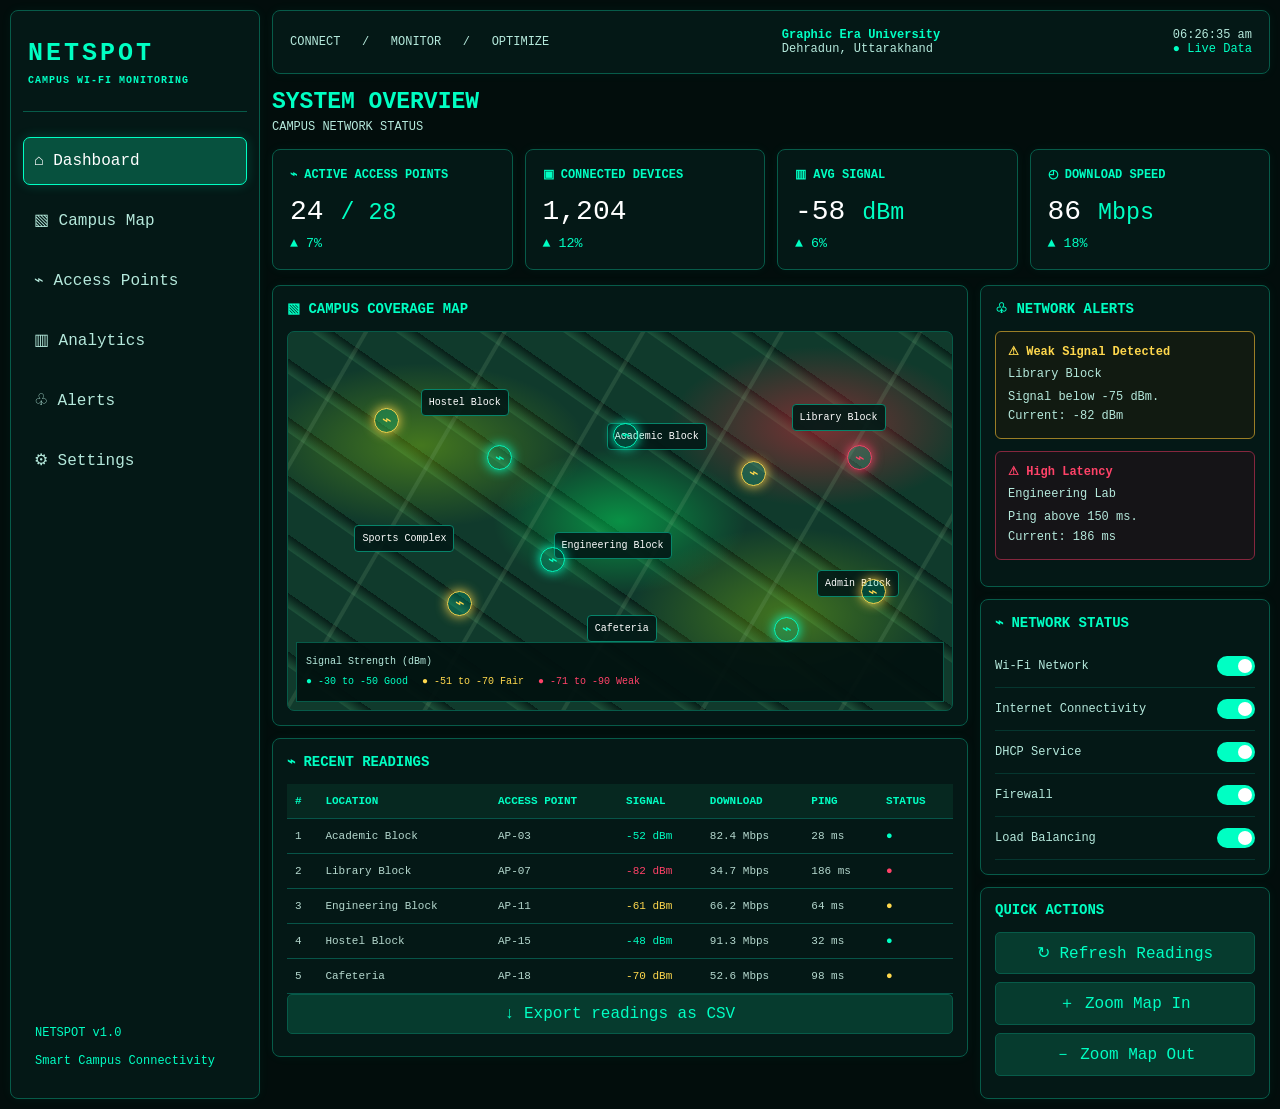
==== Index.html @ 1eab128b "Add initial NetSpot Dashboard HTML structure" ====
<!DOCTYPE html>
<html lang="en">
<head>
<meta charset="UTF-8">
<meta name="viewport" content="width=device-width, initial-scale=1.0">
<title>NetSpot Dashboard</title>

<style>
* {
    margin: 0;
    padding: 0;
    box-sizing: border-box;
}

:root {
    --bg: #020d0c;
    --panel: #041816;
    --border: #075b49;
    --green: #00ffc3;
    --text: #b5e9dc;
    --red: #ff4268;
    --yellow: #ffd84d;
}

body {
    background: var(--bg);
    color: var(--text);
    font-family: "Courier New", monospace;
    padding: 10px;
}

button {
    cursor: pointer;
    font: inherit;
}

.app {
    display: grid;
    grid-template-columns: 250px 1fr;
    gap: 12px;
}

.sidebar, .panel, .metric, .topbar {
    background: var(--panel);
    border: 1px solid var(--border);
    border-radius: 8px;
    box-shadow: 0 0 12px #00ffc30c;
}

.sidebar {
    min-height: 96vh;
    padding: 18px 12px;
    display: flex;
    flex-direction: column;
}

.brand {
    color: var(--green);
    font-size: 25px;
    font-weight: bold;
    letter-spacing: 3px;
    padding: 10px 5px 25px;
    border-bottom: 1px solid var(--border);
}

.brand small {
    display: block;
    font-size: 10px;
    letter-spacing: 1px;
    margin-top: 7px;
}

.nav {
    margin-top: 25px;
    display: grid;
    gap: 10px;
}

.nav button {
    color: var(--text);
    background: transparent;
    border: 1px solid transparent;
    padding: 14px 10px;
    text-align: left;
    border-radius: 7px;
}

.nav button:hover,
.nav button.active {
    background: #07513e;
    border-color: var(--green);
    color: white;
    box-shadow: 0 0 12px #00ffc330;
}

.sidebar-footer {
    margin-top: auto;
    padding: 12px;
    color: var(--green);
    font-size: 12px;
}

main {
    min-width: 0;
}

.topbar {
    padding: 17px;
    display: flex;
    justify-content: space-between;
    align-items: center;
    gap: 15px;
    margin-bottom: 15px;
    font-size: 12px;
}

.topbar strong {
    color: var(--green);
}

h2 {
    color: var(--green);
    font-size: 23px;
    margin-bottom: 5px;
}

.subtitle {
    font-size: 12px;
    margin-bottom: 15px;
}

.metrics {
    display: grid;
    grid-template-columns: repeat(4, 1fr);
    gap: 12px;
    margin: 15px 0;
}

.metric {
    padding: 17px;
    min-width: 0;
}

.metric h4 {
    font-size: 12px;
    color: var(--green);
    margin-bottom: 14px;
}

.metric .value {
    font-size: 28px;
    color: white;
    margin-bottom: 7px;
}

.metric small {
    color: var(--green);
}

.content {
    display: grid;
    grid-template-columns: minmax(0, 1fr) 290px;
    gap: 12px;
}

.left, .right {
    display: grid;
    align-content: start;
    gap: 12px;
}

.panel {
    padding: 14px;
    min-width: 0;
}

.panel h3 {
    color: var(--green);
    font-size: 14px;
    margin-bottom: 14px;
}

.map {
    position: relative;
    height: 380px;
    overflow: hidden;
    border: 1px solid var(--border);
    border-radius: 7px;
    background:
        radial-gradient(ellipse at 20% 30%,
            #b9ff004f, transparent 22%),
        radial-gradient(ellipse at 50% 50%,
            #00ff6570, transparent 27%),
        radial-gradient(ellipse at 80% 25%,
            #ff263d70, transparent 20%),
        radial-gradient(ellipse at 75% 75%,
            #baff004c, transparent 22%),
        repeating-linear-gradient(
            35deg,
            #103a2c 0px,
            #103a2c 35px,
            #1d5039 36px,
            #071e18 48px
        );
}

.map::before {
    content: "";
    position: absolute;
    inset: 0;
    background: repeating-linear-gradient(
        120deg,
        transparent 0 65px,
        #8bba8a28 66px 69px,
        transparent 70px 120px
    );
}

.building {
    position: absolute;
    z-index: 2;
    background: #031a16e8;
    border: 1px solid #07846a;
    border-radius: 4px;
    padding: 7px;
    font-size: 10px;
    color: white;
}

.hostel { top: 15%; left: 20%; }
.academic { top: 24%; left: 48%; }
.library { top: 19%; right: 10%; }
.engineering { top: 53%; left: 40%; }
.sports { top: 51%; left: 10%; }
.cafe { bottom: 18%; left: 45%; }
.admin { bottom: 30%; right: 8%; }

.pin {
    position: absolute;
    z-index: 3;
    border-radius: 50%;
    border: 1px solid var(--green);
    background: #00ffc330;
    color: var(--green);
    width: 25px;
    height: 25px;
    box-shadow: 0 0 12px var(--green);
}

.pin.warning {
    color: var(--yellow);
    border-color: var(--yellow);
    box-shadow: 0 0 12px #ffd84d;
}

.pin.danger {
    color: var(--red);
    border-color: var(--red);
    box-shadow: 0 0 12px var(--red);
}

.p1 { top: 20%; left: 13%; }
.p2 { top: 30%; left: 30%; }
.p3 { top: 24%; left: 49%; }
.p4 { top: 34%; right: 28%; }
.p5 { top: 30%; right: 12%; }
.p6 { top: 57%; left: 38%; }
.p7 { bottom: 25%; left: 24%; }
.p8 { bottom: 18%; right: 23%; }
.p9 { bottom: 28%; right: 10%; }

.legend {
    position: absolute;
    z-index: 4;
    bottom: 8px;
    left: 8px;
    right: 8px;
    background: #02120fee;
    border: 1px solid var(--border);
    padding: 9px;
    font-size: 10px;
    line-height: 2;
}

.legend span {
    margin-right: 8px;
}

.alert {
    padding: 12px;
    border: 1px solid #9b7e26;
    border-radius: 6px;
    margin-bottom: 12px;
    font-size: 12px;
    background: #27200a66;
}

.alert strong {
    display: block;
    color: var(--yellow);
    margin-bottom: 8px;
}

.alert.danger {
    border-color: #85273e;
    background: #30101a66;
}

.alert.danger strong {
    color: var(--red);
}

.alert p {
    margin-top: 7px;
    line-height: 1.6;
}

.status-row {
    display: flex;
    justify-content: space-between;
    align-items: center;
    padding: 11px 0;
    border-bottom: 1px solid #07544880;
    font-size: 12px;
}

.toggle {
    border: none;
    border-radius: 20px;
    width: 38px;
    height: 20px;
    background: var(--green);
    position: relative;
}

.toggle::after {
    content: "";
    position: absolute;
    width: 14px;
    height: 14px;
    right: 3px;
    top: 3px;
    background: white;
    border-radius: 50%;
}

.toggle.off {
    background: #465550;
}

.toggle.off::after {
    right: auto;
    left: 3px;
}

.table-wrap {
    overflow-x: auto;
}

table {
    width: 100%;
    min-width: 620px;
    border-collapse: collapse;
    font-size: 11px;
}

th, td {
    padding: 11px 8px;
    text-align: left;
    border-bottom: 1px solid #075448;
}

th {
    background: #062820;
    color: var(--green);
}

td {
    color: #b5d8ce;
}

tr:hover td {
    background: #00ffc30d;
}

.good { color: var(--green); }
.bad { color: var(--red); }
.medium { color: var(--yellow); }

.action {
    background: #063b2e;
    border: 1px solid var(--border);
    color: var(--green);
    padding: 10px;
    border-radius: 5px;
    width: 100%;
    margin-bottom: 8px;
}

.action:hover {
    background: #087052;
}

#toast {
    position: fixed;
    right: 20px;
    bottom: 20px;
    padding: 12px 18px;
    background: #05251e;
    border: 1px solid var(--green);
    border-radius: 7px;
    display: none;
    z-index: 10;
    font-size: 12px;
}

@media(max-width:1100px) {
    .app {
        grid-template-columns: 200px minmax(0, 1fr);
    }

    .metrics {
        grid-template-columns: repeat(2, 1fr);
    }

    .content {
        grid-template-columns: 1fr;
    }

    .right {
        grid-template-columns: repeat(2, minmax(0, 1fr));
    }
}

@media(max-width:650px) {
    .app {
        grid-template-columns: 1fr;
    }

    .sidebar {
        min-height: auto;
    }

    .nav {
        grid-template-columns: repeat(2, 1fr);
        margin-top: 12px;
    }

    .sidebar-footer {
        display: none;
    }

    .topbar {
        flex-wrap: wrap;
    }

    .metrics {
        grid-template-columns: repeat(2, minmax(0, 1fr));
    }

    .right {
        grid-template-columns: 1fr;
    }

    .map {
        height: 320px;
    }
}
</style>
</head>

<body>
<div class="app">

<aside class="sidebar">
    <div class="brand">
        NETSPOT
        <small>CAMPUS WI-FI MONITORING</small>
    </div>

    <nav class="nav">
        <button class="active" data-page="Dashboard">⌂ Dashboard</button>
        <button data-page="Campus Map">▧ Campus Map</button>
        <button data-page="Access Points">⌁ Access Points</button>
        <button data-page="Analytics">▥ Analytics</button>
        <button data-page="Alerts">♧ Alerts</button>
        <button data-page="Settings">⚙ Settings</button>
    </nav>

    <div class="sidebar-footer">
        NETSPOT v1.0<br><br>
        Smart Campus Connectivity
    </div>
</aside>

<main>
    <header class="topbar">
        <div>CONNECT &nbsp; / &nbsp; MONITOR &nbsp; / &nbsp; OPTIMIZE</div>
        <div>
            <strong>Graphic Era University</strong><br>
            Dehradun, Uttarakhand
        </div>
        <div>
            <span id="clock"></span><br>
            <span class="good">● Live Data</span>
        </div>
    </header>

    <h2 id="pageTitle">SYSTEM OVERVIEW</h2>
    <p class="subtitle">CAMPUS NETWORK STATUS</p>

    <section class="metrics">
        <article class="metric">
            <h4>⌁ ACTIVE ACCESS POINTS</h4>
            <div class="value">24 <small>/ 28</small></div>
            <small>▲ 7%</small>
        </article>

        <article class="metric">
            <h4>▣ CONNECTED DEVICES</h4>
            <div class="value">1,204</div>
            <small>▲ 12%</small>
        </article>

        <article class="metric">
            <h4>▥ AVG SIGNAL</h4>
            <div class="value">-58 <small>dBm</small></div>
            <small>▲ 6%</small>
        </article>

        <article class="metric">
            <h4>◴ DOWNLOAD SPEED</h4>
            <div class="value">86 <small>Mbps</small></div>
            <small>▲ 18%</small>
        </article>
    </section>

    <section class="content">
        <div class="left">

            <section class="panel">
                <h3>▧ CAMPUS COVERAGE MAP</h3>

                <div class="map" id="campusMap">
                    <div class="building hostel">Hostel Block</div>
                    <div class="building academic">Academic Block</div>
                    <div class="building library">Library Block</div>
                    <div class="building engineering">Engineering Block</div>
                    <div class="building sports">Sports Complex</div>
                    <div class="building cafe">Cafeteria</div>
                    <div class="building admin">Admin Block</div>

                    <button class="pin warning p1" data-place="Hostel Block">⌁</button>
                    <button class="pin p2" data-place="Hostel Block">⌁</button>
                    <button class="pin p3" data-place="Academic Block">⌁</button>
                    <button class="pin warning p4" data-place="Engineering Block">⌁</button>
                    <button class="pin danger p5" data-place="Library Block">⌁</button>
                    <button class="pin p6" data-place="Engineering Block">⌁</button>
                    <button class="pin warning p7" data-place="Sports Complex">⌁</button>
                    <button class="pin p8" data-place="Cafeteria">⌁</button>
                    <button class="pin warning p9" data-place="Admin Block">⌁</button>

                    <div class="legend">
                        Signal Strength (dBm)<br>
                        <span class="good">● -30 to -50 Good</span>
                        <span class="medium">● -51 to -70 Fair</span>
                        <span class="bad">● -71 to -90 Weak</span>
                    </div>
                </div>
            </section>

            <section class="panel">
                <h3>⌁ RECENT READINGS</h3>

                <div class="table-wrap">
                <table>
                    <thead>
                        <tr>
                            <th>#</th>
                            <th>LOCATION</th>
                            <th>ACCESS POINT</th>
                            <th>SIGNAL</th>
                            <th>DOWNLOAD</th>
                            <th>PING</th>
                            <th>STATUS</th>
                        </tr>
                    </thead>

                    <tbody id="readings">
                        <tr>
                            <td>1</td>
                            <td>Academic Block</td>
                            <td>AP-03</td>
                            <td class="good">-52 dBm</td>
                            <td>82.4 Mbps</td>
                            <td>28 ms</td>
                            <td class="good">●</td>
                        </tr>
                        <tr>
                            <td>2</td>
                            <td>Library Block</td>
                            <td>AP-07</td>
                            <td class="bad">-82 dBm</td>
                            <td>34.7 Mbps</td>
                            <td>186 ms</td>
                            <td class="bad">●</td>
                        </tr>
                        <tr>
                            <td>3</td>
                            <td>Engineering Block</td>
                            <td>AP-11</td>
                            <td class="medium">-61 dBm</td>
                            <td>66.2 Mbps</td>
                            <td>64 ms</td>
                            <td class="medium">●</td>
                        </tr>
                        <tr>
                            <td>4</td>
                            <td>Hostel Block</td>
                            <td>AP-15</td>
                            <td class="good">-48 dBm</td>
                            <td>91.3 Mbps</td>
                            <td>32 ms</td>
                            <td class="good">●</td>
                        </tr>
                        <tr>
                            <td>5</td>
                            <td>Cafeteria</td>
                            <td>AP-18</td>
                            <td class="medium">-70 dBm</td>
                            <td>52.6 Mbps</td>
                            <td>98 ms</td>
                            <td class="medium">●</td>
                        </tr>
                    </tbody>
                </table>
                </div>

                <button class="action" id="export">↓ Export readings as CSV</button>
            </section>
        </div>

        <aside class="right">
            <section class="panel">
                <h3>♧ NETWORK ALERTS</h3>

                <div class="alert">
                    <strong>⚠ Weak Signal Detected</strong>
                    Library Block<br>
                    <p>Signal below -75 dBm.<br>
                    Current: -82 dBm</p>
                </div>

                <div class="alert danger">
                    <strong>⚠ High Latency</strong>
                    Engineering Lab<br>
                    <p>Ping above 150 ms.<br>
                    Current: 186 ms</p>
                </div>
            </section>

            <section class="panel">
                <h3>⌁ NETWORK STATUS</h3>

                <div class="status-row">
                    Wi-Fi Network
                    <button class="toggle" aria-label="Toggle Wi-Fi"></button>
                </div>

                <div class="status-row">
                    Internet Connectivity
                    <button class="toggle" aria-label="Toggle Internet"></button>
                </div>

                <div class="status-row">
                    DHCP Service
                    <button class="toggle" aria-label="Toggle DHCP"></button>
                </div>

                <div class="status-row">
                    Firewall
                    <button class="toggle" aria-label="Toggle Firewall"></button>
                </div>

                <div class="status-row">
                    Load Balancing
                    <button class="toggle" aria-label="Toggle Load Balancing"></button>
                </div>
            </section>

            <section class="panel">
                <h3>QUICK ACTIONS</h3>
                <button class="action" id="refresh">↻ Refresh Readings</button>
                <button class="action" id="zoomIn">＋ Zoom Map In</button>
                <button class="action" id="zoomOut">－ Zoom Map Out</button>
            </section>
        </aside>
    </section>
</main>
</div>

<div id="toast"></div>

<script>
const toast = document.getElementById("toast");

function notify(message) {
    toast.textContent = message;
    toast.style.display = "block";

    clearTimeout(window.toastTimer);

    window.toastTimer = setTimeout(() => {
        toast.style.display = "none";
    }, 2200);
}

// Sidebar navigation
document.querySelectorAll(".nav button").forEach(button => {
    button.addEventListener("click", () => {
        document.querySelectorAll(".nav button").forEach(item => {
            item.classList.remove("active");
        });

        button.classList.add("active");

        const page = button.dataset.page;

        document.getElementById("pageTitle").textContent =
            page === "Dashboard" ? "SYSTEM OVERVIEW" : page.toUpperCase();

        notify(page + " selected");
    });
});

// Network service toggles
document.querySelectorAll(".toggle").forEach(toggle => {
    toggle.addEventListener("click", () => {
        toggle.classList.toggle("off");

        const status = toggle.classList.contains("off")
            ? "OFF"
            : "ON";

        notify("Service status changed to " + status);
    });
});

// Map access point details
document.querySelectorAll(".pin").forEach(pin => {
    pin.addEventListener("click", () => {
        notify("Access point location: " + pin.dataset.place);
    });
});

// Refresh demo readings
document.getElementById("refresh").addEventListener("click", () => {
    const time = new Date().toLocaleTimeString();

    document.querySelectorAll("#readings tr").forEach(row => {
        row.cells[6].title = "Last refreshed: " + time;
    });

    notify("Demo readings refreshed at " + time);
});

// Map zoom
let zoom = 1;

document.getElementById("zoomIn").addEventListener("click", () => {
    zoom = Math.min(zoom + 0.1, 1.5);

    document.getElementById("campusMap").style.backgroundSize =
        (zoom * 100) + "%";

    notify("Map zoom: " + Math.round(zoom * 100) + "%");
});

document.getElementById("zoomOut").addEventListener("click", () => {
    zoom = Math.max(zoom - 0.1, 0.7);

    document.getElementById("campusMap").style.backgroundSize =
        (zoom * 100) + "%";

    notify("Map zoom: " + Math.round(zoom * 100) + "%");
});

// Export table data
document.getElementById("export").addEventListener("click", () => {
    const rows = [...document.querySelectorAll("table tr")];

    const csv = rows.map(row =>
        [...row.querySelectorAll("th, td")]
            .map(cell => '"' + cell.innerText.replace(/"/g, '""') + '"')
            .join(",")
    ).join("\n");

    const blob = new Blob([csv], {
        type: "text/csv;charset=utf-8;"
    });

    const url = URL.createObjectURL(blob);
    const link = document.createElement("a");

    link.href = url;
    link.download = "netspot-readings.csv";
    link.click();

    URL.revokeObjectURL(url);

    notify("CSV file exported");
});

// Live clock
function updateClock() {
    document.getElementById("clock").textContent =
        new Date().toLocaleTimeString("en-IN", {
            hour: "2-digit",
            minute: "2-digit",
            second: "2-digit"
        });
}

updateClock();
setInterval(updateClock, 1000);
</script>
</body>
  </html>
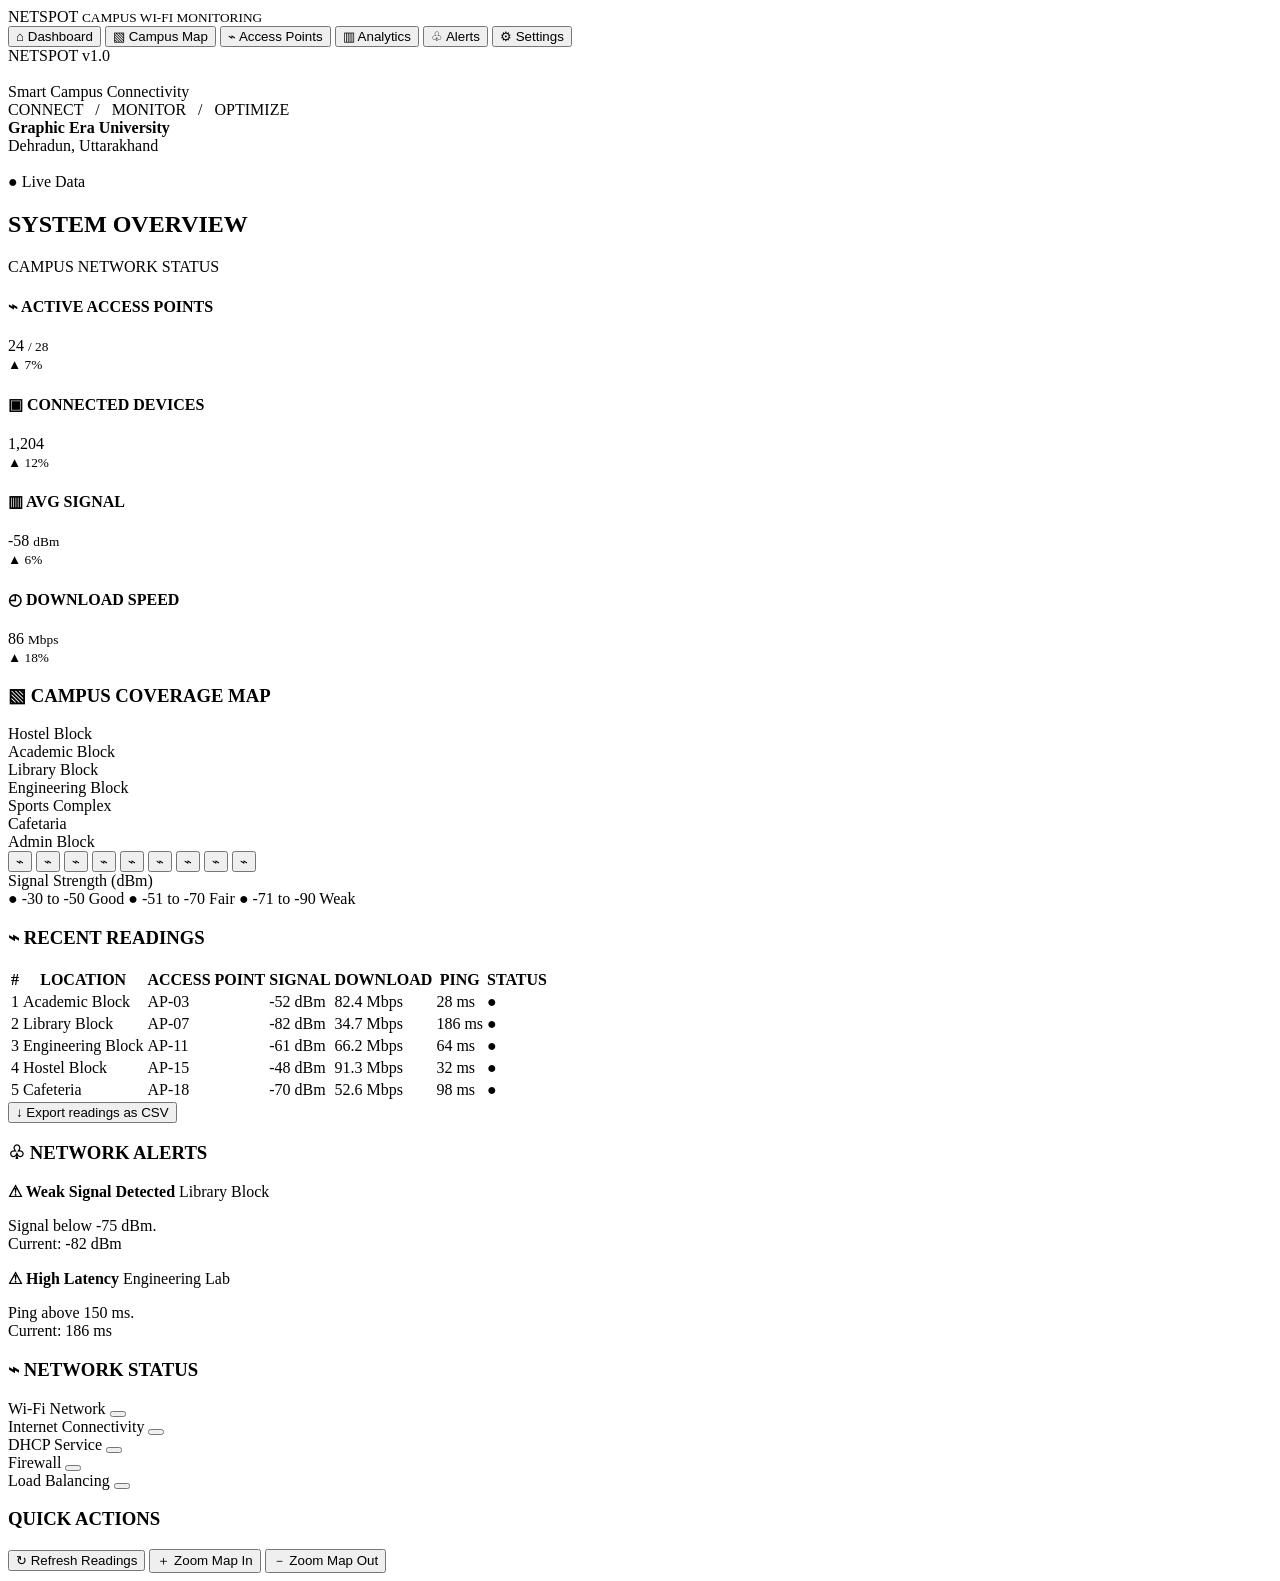
==== commit 944f01bb: "Fix spelling error and update main tag Corrected the spelling of 'Cafeteria' in the building list an" ====
--- a/Index.html
+++ b/Index.html
@@ -4,469 +4,7 @@
 <meta charset="UTF-8">
 <meta name="viewport" content="width=device-width, initial-scale=1.0">
 <title>NetSpot Dashboard</title>
-
-<style>
-* {
-    margin: 0;
-    padding: 0;
-    box-sizing: border-box;
-}
-
-:root {
-    --bg: #020d0c;
-    --panel: #041816;
-    --border: #075b49;
-    --green: #00ffc3;
-    --text: #b5e9dc;
-    --red: #ff4268;
-    --yellow: #ffd84d;
-}
-
-body {
-    background: var(--bg);
-    color: var(--text);
-    font-family: "Courier New", monospace;
-    padding: 10px;
-}
-
-button {
-    cursor: pointer;
-    font: inherit;
-}
-
-.app {
-    display: grid;
-    grid-template-columns: 250px 1fr;
-    gap: 12px;
-}
-
-.sidebar, .panel, .metric, .topbar {
-    background: var(--panel);
-    border: 1px solid var(--border);
-    border-radius: 8px;
-    box-shadow: 0 0 12px #00ffc30c;
-}
-
-.sidebar {
-    min-height: 96vh;
-    padding: 18px 12px;
-    display: flex;
-    flex-direction: column;
-}
-
-.brand {
-    color: var(--green);
-    font-size: 25px;
-    font-weight: bold;
-    letter-spacing: 3px;
-    padding: 10px 5px 25px;
-    border-bottom: 1px solid var(--border);
-}
-
-.brand small {
-    display: block;
-    font-size: 10px;
-    letter-spacing: 1px;
-    margin-top: 7px;
-}
-
-.nav {
-    margin-top: 25px;
-    display: grid;
-    gap: 10px;
-}
-
-.nav button {
-    color: var(--text);
-    background: transparent;
-    border: 1px solid transparent;
-    padding: 14px 10px;
-    text-align: left;
-    border-radius: 7px;
-}
-
-.nav button:hover,
-.nav button.active {
-    background: #07513e;
-    border-color: var(--green);
-    color: white;
-    box-shadow: 0 0 12px #00ffc330;
-}
-
-.sidebar-footer {
-    margin-top: auto;
-    padding: 12px;
-    color: var(--green);
-    font-size: 12px;
-}
-
-main {
-    min-width: 0;
-}
-
-.topbar {
-    padding: 17px;
-    display: flex;
-    justify-content: space-between;
-    align-items: center;
-    gap: 15px;
-    margin-bottom: 15px;
-    font-size: 12px;
-}
-
-.topbar strong {
-    color: var(--green);
-}
-
-h2 {
-    color: var(--green);
-    font-size: 23px;
-    margin-bottom: 5px;
-}
-
-.subtitle {
-    font-size: 12px;
-    margin-bottom: 15px;
-}
-
-.metrics {
-    display: grid;
-    grid-template-columns: repeat(4, 1fr);
-    gap: 12px;
-    margin: 15px 0;
-}
-
-.metric {
-    padding: 17px;
-    min-width: 0;
-}
-
-.metric h4 {
-    font-size: 12px;
-    color: var(--green);
-    margin-bottom: 14px;
-}
-
-.metric .value {
-    font-size: 28px;
-    color: white;
-    margin-bottom: 7px;
-}
-
-.metric small {
-    color: var(--green);
-}
-
-.content {
-    display: grid;
-    grid-template-columns: minmax(0, 1fr) 290px;
-    gap: 12px;
-}
-
-.left, .right {
-    display: grid;
-    align-content: start;
-    gap: 12px;
-}
-
-.panel {
-    padding: 14px;
-    min-width: 0;
-}
-
-.panel h3 {
-    color: var(--green);
-    font-size: 14px;
-    margin-bottom: 14px;
-}
-
-.map {
-    position: relative;
-    height: 380px;
-    overflow: hidden;
-    border: 1px solid var(--border);
-    border-radius: 7px;
-    background:
-        radial-gradient(ellipse at 20% 30%,
-            #b9ff004f, transparent 22%),
-        radial-gradient(ellipse at 50% 50%,
-            #00ff6570, transparent 27%),
-        radial-gradient(ellipse at 80% 25%,
-            #ff263d70, transparent 20%),
-        radial-gradient(ellipse at 75% 75%,
-            #baff004c, transparent 22%),
-        repeating-linear-gradient(
-            35deg,
-            #103a2c 0px,
-            #103a2c 35px,
-            #1d5039 36px,
-            #071e18 48px
-        );
-}
-
-.map::before {
-    content: "";
-    position: absolute;
-    inset: 0;
-    background: repeating-linear-gradient(
-        120deg,
-        transparent 0 65px,
-        #8bba8a28 66px 69px,
-        transparent 70px 120px
-    );
-}
-
-.building {
-    position: absolute;
-    z-index: 2;
-    background: #031a16e8;
-    border: 1px solid #07846a;
-    border-radius: 4px;
-    padding: 7px;
-    font-size: 10px;
-    color: white;
-}
-
-.hostel { top: 15%; left: 20%; }
-.academic { top: 24%; left: 48%; }
-.library { top: 19%; right: 10%; }
-.engineering { top: 53%; left: 40%; }
-.sports { top: 51%; left: 10%; }
-.cafe { bottom: 18%; left: 45%; }
-.admin { bottom: 30%; right: 8%; }
-
-.pin {
-    position: absolute;
-    z-index: 3;
-    border-radius: 50%;
-    border: 1px solid var(--green);
-    background: #00ffc330;
-    color: var(--green);
-    width: 25px;
-    height: 25px;
-    box-shadow: 0 0 12px var(--green);
-}
-
-.pin.warning {
-    color: var(--yellow);
-    border-color: var(--yellow);
-    box-shadow: 0 0 12px #ffd84d;
-}
-
-.pin.danger {
-    color: var(--red);
-    border-color: var(--red);
-    box-shadow: 0 0 12px var(--red);
-}
-
-.p1 { top: 20%; left: 13%; }
-.p2 { top: 30%; left: 30%; }
-.p3 { top: 24%; left: 49%; }
-.p4 { top: 34%; right: 28%; }
-.p5 { top: 30%; right: 12%; }
-.p6 { top: 57%; left: 38%; }
-.p7 { bottom: 25%; left: 24%; }
-.p8 { bottom: 18%; right: 23%; }
-.p9 { bottom: 28%; right: 10%; }
-
-.legend {
-    position: absolute;
-    z-index: 4;
-    bottom: 8px;
-    left: 8px;
-    right: 8px;
-    background: #02120fee;
-    border: 1px solid var(--border);
-    padding: 9px;
-    font-size: 10px;
-    line-height: 2;
-}
-
-.legend span {
-    margin-right: 8px;
-}
-
-.alert {
-    padding: 12px;
-    border: 1px solid #9b7e26;
-    border-radius: 6px;
-    margin-bottom: 12px;
-    font-size: 12px;
-    background: #27200a66;
-}
-
-.alert strong {
-    display: block;
-    color: var(--yellow);
-    margin-bottom: 8px;
-}
-
-.alert.danger {
-    border-color: #85273e;
-    background: #30101a66;
-}
-
-.alert.danger strong {
-    color: var(--red);
-}
-
-.alert p {
-    margin-top: 7px;
-    line-height: 1.6;
-}
-
-.status-row {
-    display: flex;
-    justify-content: space-between;
-    align-items: center;
-    padding: 11px 0;
-    border-bottom: 1px solid #07544880;
-    font-size: 12px;
-}
-
-.toggle {
-    border: none;
-    border-radius: 20px;
-    width: 38px;
-    height: 20px;
-    background: var(--green);
-    position: relative;
-}
-
-.toggle::after {
-    content: "";
-    position: absolute;
-    width: 14px;
-    height: 14px;
-    right: 3px;
-    top: 3px;
-    background: white;
-    border-radius: 50%;
-}
-
-.toggle.off {
-    background: #465550;
-}
-
-.toggle.off::after {
-    right: auto;
-    left: 3px;
-}
-
-.table-wrap {
-    overflow-x: auto;
-}
-
-table {
-    width: 100%;
-    min-width: 620px;
-    border-collapse: collapse;
-    font-size: 11px;
-}
-
-th, td {
-    padding: 11px 8px;
-    text-align: left;
-    border-bottom: 1px solid #075448;
-}
-
-th {
-    background: #062820;
-    color: var(--green);
-}
-
-td {
-    color: #b5d8ce;
-}
-
-tr:hover td {
-    background: #00ffc30d;
-}
-
-.good { color: var(--green); }
-.bad { color: var(--red); }
-.medium { color: var(--yellow); }
-
-.action {
-    background: #063b2e;
-    border: 1px solid var(--border);
-    color: var(--green);
-    padding: 10px;
-    border-radius: 5px;
-    width: 100%;
-    margin-bottom: 8px;
-}
-
-.action:hover {
-    background: #087052;
-}
-
-#toast {
-    position: fixed;
-    right: 20px;
-    bottom: 20px;
-    padding: 12px 18px;
-    background: #05251e;
-    border: 1px solid var(--green);
-    border-radius: 7px;
-    display: none;
-    z-index: 10;
-    font-size: 12px;
-}
-
-@media(max-width:1100px) {
-    .app {
-        grid-template-columns: 200px minmax(0, 1fr);
-    }
-
-    .metrics {
-        grid-template-columns: repeat(2, 1fr);
-    }
-
-    .content {
-        grid-template-columns: 1fr;
-    }
-
-    .right {
-        grid-template-columns: repeat(2, minmax(0, 1fr));
-    }
-}
-
-@media(max-width:650px) {
-    .app {
-        grid-template-columns: 1fr;
-    }
-
-    .sidebar {
-        min-height: auto;
-    }
-
-    .nav {
-        grid-template-columns: repeat(2, 1fr);
-        margin-top: 12px;
-    }
-
-    .sidebar-footer {
-        display: none;
-    }
-
-    .topbar {
-        flex-wrap: wrap;
-    }
-
-    .metrics {
-        grid-template-columns: repeat(2, minmax(0, 1fr));
-    }
-
-    .right {
-        grid-template-columns: 1fr;
-    }
-
-    .map {
-        height: 320px;
-    }
-}
-</style>
+<link rel = "stylesheet" href="frontend/css/style.css">
 </head>
 
 <body>
@@ -493,7 +31,7 @@
     </div>
 </aside>
 
-<main>
+<main id="pageContent">
     <header class="topbar">
         <div>CONNECT &nbsp; / &nbsp; MONITOR &nbsp; / &nbsp; OPTIMIZE</div>
         <div>
@@ -547,7 +85,7 @@
                     <div class="building library">Library Block</div>
                     <div class="building engineering">Engineering Block</div>
                     <div class="building sports">Sports Complex</div>
-                    <div class="building cafe">Cafeteria</div>
+                    <div class="building cafe">Cafetaria</div>
                     <div class="building admin">Admin Block</div>
 
                     <button class="pin warning p1" data-place="Hostel Block">⌁</button>
@@ -701,128 +239,7 @@
 
 <div id="toast"></div>
 
-<script>
-const toast = document.getElementById("toast");
-
-function notify(message) {
-    toast.textContent = message;
-    toast.style.display = "block";
-
-    clearTimeout(window.toastTimer);
-
-    window.toastTimer = setTimeout(() => {
-        toast.style.display = "none";
-    }, 2200);
-}
-
-// Sidebar navigation
-document.querySelectorAll(".nav button").forEach(button => {
-    button.addEventListener("click", () => {
-        document.querySelectorAll(".nav button").forEach(item => {
-            item.classList.remove("active");
-        });
-
-        button.classList.add("active");
-
-        const page = button.dataset.page;
-
-        document.getElementById("pageTitle").textContent =
-            page === "Dashboard" ? "SYSTEM OVERVIEW" : page.toUpperCase();
-
-        notify(page + " selected");
-    });
-});
-
-// Network service toggles
-document.querySelectorAll(".toggle").forEach(toggle => {
-    toggle.addEventListener("click", () => {
-        toggle.classList.toggle("off");
-
-        const status = toggle.classList.contains("off")
-            ? "OFF"
-            : "ON";
-
-        notify("Service status changed to " + status);
-    });
-});
-
-// Map access point details
-document.querySelectorAll(".pin").forEach(pin => {
-    pin.addEventListener("click", () => {
-        notify("Access point location: " + pin.dataset.place);
-    });
-});
-
-// Refresh demo readings
-document.getElementById("refresh").addEventListener("click", () => {
-    const time = new Date().toLocaleTimeString();
-
-    document.querySelectorAll("#readings tr").forEach(row => {
-        row.cells[6].title = "Last refreshed: " + time;
-    });
-
-    notify("Demo readings refreshed at " + time);
-});
-
-// Map zoom
-let zoom = 1;
-
-document.getElementById("zoomIn").addEventListener("click", () => {
-    zoom = Math.min(zoom + 0.1, 1.5);
-
-    document.getElementById("campusMap").style.backgroundSize =
-        (zoom * 100) + "%";
-
-    notify("Map zoom: " + Math.round(zoom * 100) + "%");
-});
-
-document.getElementById("zoomOut").addEventListener("click", () => {
-    zoom = Math.max(zoom - 0.1, 0.7);
-
-    document.getElementById("campusMap").style.backgroundSize =
-        (zoom * 100) + "%";
-
-    notify("Map zoom: " + Math.round(zoom * 100) + "%");
-});
-
-// Export table data
-document.getElementById("export").addEventListener("click", () => {
-    const rows = [...document.querySelectorAll("table tr")];
-
-    const csv = rows.map(row =>
-        [...row.querySelectorAll("th, td")]
-            .map(cell => '"' + cell.innerText.replace(/"/g, '""') + '"')
-            .join(",")
-    ).join("\n");
-
-    const blob = new Blob([csv], {
-        type: "text/csv;charset=utf-8;"
-    });
-
-    const url = URL.createObjectURL(blob);
-    const link = document.createElement("a");
-
-    link.href = url;
-    link.download = "netspot-readings.csv";
-    link.click();
-
-    URL.revokeObjectURL(url);
-
-    notify("CSV file exported");
-});
-
-// Live clock
-function updateClock() {
-    document.getElementById("clock").textContent =
-        new Date().toLocaleTimeString("en-IN", {
-            hour: "2-digit",
-            minute: "2-digit",
-            second: "2-digit"
-        });
-}
-
-updateClock();
-setInterval(updateClock, 1000);
-</script>
+<script src="frontend/js/app.js"></script>
+<script src="frontend/js/navigation.js"></script>
 </body>
   </html>
